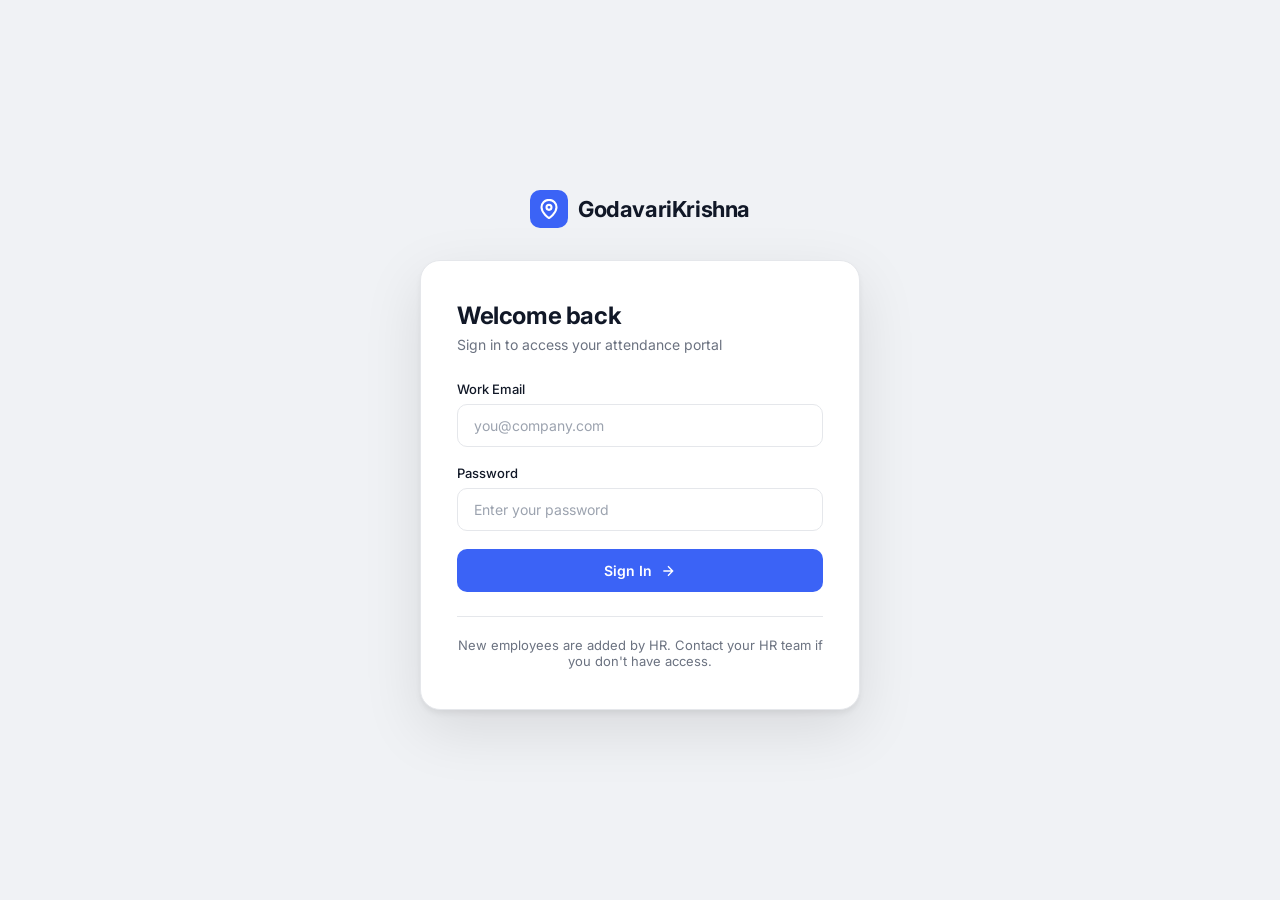
==== frontend/index.html @ 5a954ec8 "added multiple changes" ====
<!doctype html>
<html lang="en">
  <head>
    <meta charset="UTF-8" />
    <meta name="viewport" content="width=device-width, initial-scale=1.0" />
    <title>GodavariKrishna · Login</title>
    <link rel="preconnect" href="https://fonts.googleapis.com" />
    <link rel="preconnect" href="https://fonts.gstatic.com" crossorigin />
    <link
      href="https://fonts.googleapis.com/css2?family=Inter:wght@400;500;600;700&display=swap"
      rel="stylesheet"
    />
    <style>
      * {
        margin: 0;
        padding: 0;
        box-sizing: border-box;
      }
      :root {
        --bg: #f0f2f5;
        --surface: #ffffff;
        --border: #e5e7eb;
        --primary: #3b63f6;
        --primary-hover: #2851e8;
        --danger: #ef4444;
        --success: #10b981;
        --text: #111827;
        --text-dim: #6b7280;
        --text-muted: #9ca3af;
        --shadow: 0 1px 3px rgba(0, 0, 0, 0.08), 0 8px 32px rgba(0, 0, 0, 0.06);
        --shadow-lg:
          0 4px 6px -1px rgba(0, 0, 0, 0.07), 0 20px 60px rgba(0, 0, 0, 0.1);
      }
      body {
        font-family:
          "Inter",
          -apple-system,
          BlinkMacSystemFont,
          sans-serif;
        background: var(--bg);
        color: var(--text);
        min-height: 100vh;
        display: flex;
        align-items: center;
        justify-content: center;
        padding: 24px;
      }
      .auth-wrapper {
        width: 100%;
        max-width: 440px;
        animation: fadeUp 0.45s ease both;
      }
      @keyframes fadeUp {
        from {
          opacity: 0;
          transform: translateY(16px);
        }
        to {
          opacity: 1;
          transform: translateY(0);
        }
      }
      .brand {
        display: flex;
        align-items: center;
        gap: 10px;
        justify-content: center;
        margin-bottom: 32px;
      }
      .brand-icon {
        width: 38px;
        height: 38px;
        background: var(--primary);
        border-radius: 10px;
        display: flex;
        align-items: center;
        justify-content: center;
      }
      .brand-icon svg {
        color: white;
      }
      .brand-name {
        font-size: 22px;
        font-weight: 700;
        color: var(--text);
        letter-spacing: -0.4px;
      }
      .auth-card {
        background: var(--surface);
        border: 1px solid var(--border);
        border-radius: 20px;
        padding: 40px 36px;
        box-shadow: var(--shadow-lg);
      }
      .auth-heading {
        font-size: 24px;
        font-weight: 700;
        color: var(--text);
        letter-spacing: -0.4px;
        margin-bottom: 6px;
      }
      .auth-sub {
        font-size: 14px;
        color: var(--text-dim);
        margin-bottom: 28px;
      }
      .form-group {
        margin-bottom: 18px;
      }
      .form-group label {
        display: block;
        margin-bottom: 7px;
        font-size: 13px;
        font-weight: 500;
        color: var(--text);
      }
      .form-group input {
        width: 100%;
        padding: 12px 16px;
        background: var(--surface);
        border: 1.5px solid var(--border);
        border-radius: 10px;
        color: var(--text);
        font-size: 14px;
        font-family: inherit;
        transition: all 0.2s;
        outline: none;
      }
      .form-group input:focus {
        border-color: var(--primary);
        box-shadow: 0 0 0 3px rgba(59, 99, 246, 0.1);
      }
      .form-group input::placeholder {
        color: var(--text-muted);
      }
      .btn-primary {
        width: 100%;
        padding: 13px 24px;
        background: var(--primary);
        color: white;
        border: none;
        border-radius: 10px;
        font-size: 14px;
        font-weight: 600;
        cursor: pointer;
        font-family: inherit;
        transition: all 0.2s;
        display: flex;
        align-items: center;
        justify-content: center;
        gap: 8px;
        margin-top: 4px;
      }
      .btn-primary:hover {
        background: var(--primary-hover);
        box-shadow: 0 4px 16px rgba(59, 99, 246, 0.35);
      }
      .btn-primary:disabled {
        opacity: 0.55;
        cursor: not-allowed;
      }
      .alert {
        padding: 12px 16px;
        border-radius: 10px;
        font-size: 13.5px;
        margin-bottom: 18px;
        display: none;
        font-weight: 500;
        border: 1px solid;
      }
      .alert.error {
        background: #fef2f2;
        color: #b91c1c;
        border-color: #fecaca;
      }
      .alert.success {
        background: #f0fdf4;
        color: #15803d;
        border-color: #bbf7d0;
      }
      .alert.warning {
        background: #fffbeb;
        color: #b45309;
        border-color: #fde68a;
      }
      .info-box {
        margin-top: 24px;
        padding-top: 20px;
        border-top: 1px solid var(--border);
        font-size: 13px;
        color: var(--text-dim);
        text-align: center;
      }
      .reset-password-modal {
        display: none;
        position: fixed;
        top: 0;
        left: 0;
        right: 0;
        bottom: 0;
        background: rgba(0, 0, 0, 0.5);
        z-index: 1000;
        justify-content: center;
        align-items: center;
      }
      .reset-password-modal.show {
        display: flex;
      }
      .modal-content {
        background: var(--surface);
        padding: 40px 36px;
        border-radius: 20px;
        box-shadow: var(--shadow-lg);
        max-width: 440px;
        width: 90%;
        animation: slideUp 0.3s ease;
      }
      @keyframes slideUp {
        from {
          transform: translateY(32px);
          opacity: 0;
        }
        to {
          transform: translateY(0);
          opacity: 1;
        }
      }
      .modal-heading {
        font-size: 20px;
        font-weight: 700;
        margin-bottom: 8px;
      }
      .modal-sub {
        font-size: 13px;
        color: var(--text-dim);
        margin-bottom: 24px;
      }
    </style>
  </head>
  <body>
    <div class="auth-wrapper">
      <div class="brand">
        <div class="brand-icon">
          <svg
            width="20"
            height="20"
            viewBox="0 0 24 24"
            fill="none"
            stroke="currentColor"
            stroke-width="2.5"
          >
            <path d="M21 10c0 7-9 13-9 13s-9-6-9-13a9 9 0 0 1 18 0z" />
            <circle cx="12" cy="10" r="3" />
          </svg>
        </div>
        <span class="brand-name">GodavariKrishna</span>
      </div>

      <div class="auth-card">
        <h1 class="auth-heading">Welcome back</h1>
        <p class="auth-sub">Sign in to access your attendance portal</p>

        <div class="alert error" id="authError"></div>
        <div class="alert warning" id="authWarning"></div>

        <form onsubmit="handleLogin(event)">
          <div class="form-group">
            <label>Work Email</label>
            <input
              type="email"
              id="loginEmail"
              placeholder="you@company.com"
              autocomplete="email"
              required
            />
          </div>
          <div class="form-group">
            <label>Password</label>
            <input
              type="password"
              id="loginPassword"
              placeholder="Enter your password"
              autocomplete="current-password"
              required
            />
          </div>
          <button type="submit" class="btn-primary" id="loginBtn">
            Sign In
            <svg
              width="16"
              height="16"
              viewBox="0 0 24 24"
              fill="none"
              stroke="currentColor"
              stroke-width="2"
            >
              <path d="M5 12h14M12 5l7 7-7 7" />
            </svg>
          </button>
        </form>

        <div class="info-box">
          New employees are added by HR. Contact your HR team if you don't have
          access.
        </div>
      </div>
    </div>

    <!-- Reset Password Modal -->
    <div class="reset-password-modal" id="resetModal">
      <div class="modal-content">
        <h2 class="modal-heading">Reset Password</h2>
        <p class="modal-sub">Your password must be reset before proceeding</p>
        <div class="alert error" id="resetError"></div>
        <form onsubmit="handlePasswordReset(event)">
          <div class="form-group">
            <label>New Password</label>
            <input
              type="password"
              id="newPassword"
              placeholder="Enter new password"
              required
              minlength="8"
            />
          </div>
          <div class="form-group">
            <label>Confirm Password</label>
            <input
              type="password"
              id="confirmPassword"
              placeholder="Confirm new password"
              required
              minlength="8"
            />
          </div>
          <button type="submit" class="btn-primary" id="resetBtn">
            Reset Password
          </button>
        </form>
      </div>
    </div>

    <script>
      const API = "/api";
      let pendingResetToken = null;

      function showAlert(msg, type = "error") {
        const errorEl = document.getElementById("authError");
        const warningEl = document.getElementById("authWarning");
        const el = type === "warning" ? warningEl : errorEl;
        el.textContent = msg;
        el.style.display = "block";
        setTimeout(() => (el.style.display = "none"), 6000);
      }

      async function handleLogin(event) {
        event.preventDefault();
        const email = document.getElementById("loginEmail").value.trim();
        const password = document.getElementById("loginPassword").value;
        const btn = document.getElementById("loginBtn");

        if (!email || !password) {
          showAlert("Please enter email and password");
          return;
        }

        btn.disabled = true;
        btn.innerHTML = "Signing in…";

        try {
          const res = await fetch(API + "/auth/login", {
            method: "POST",
            headers: { "Content-Type": "application/json" },
            body: JSON.stringify({ email, password }),
          });
          const data = await res.json();

          if (!res.ok) {
            throw new Error(data.detail || "Login failed");
          }

          // Check if password reset is required
          if (data.must_reset_password) {
            pendingResetToken = data.access_token;
            document.getElementById("loginEmail").value = "";
            document.getElementById("loginPassword").value = "";
            showAlert(
              "Password reset required. Please create a new password.",
              "warning",
            );
            document.getElementById("resetModal").classList.add("show");
            return;
          }

          // Store token and redirect
          localStorage.setItem("token", data.access_token);
          const redirectUrl =
            data.user.role === "hr" || data.user.role === "admin"
              ? "/hr-manager"
              : "/employee";
          window.location.href = redirectUrl;
        } catch (e) {
          showAlert(e.message);
        } finally {
          btn.disabled = false;
          btn.innerHTML =
            'Sign In <svg width="16" height="16" viewBox="0 0 24 24" fill="none" stroke="currentColor" stroke-width="2"><path d="M5 12h14M12 5l7 7-7 7"/></svg>';
        }
      }

      async function handlePasswordReset(event) {
        event.preventDefault();
        const newPass = document.getElementById("newPassword").value;
        const confirmPass = document.getElementById("confirmPassword").value;
        const btn = document.getElementById("resetBtn");

        if (newPass !== confirmPass) {
          document.getElementById("resetError").textContent =
            "Passwords do not match";
          document.getElementById("resetError").style.display = "block";
          return;
        }

        if (newPass.length < 8) {
          document.getElementById("resetError").textContent =
            "Password must be at least 8 characters";
          document.getElementById("resetError").style.display = "block";
          return;
        }

        btn.disabled = true;
        btn.innerHTML = "Resetting…";

        try {
          const res = await fetch(API + "/auth/change-password", {
            method: "POST",
            headers: {
              "Content-Type": "application/json",
              Authorization: `Bearer ${pendingResetToken}`,
            },
            body: JSON.stringify({
              old_password: document.getElementById("loginPassword").value,
              new_password: newPass,
            }),
          });

          if (!res.ok) {
            const data = await res.json();
            throw new Error(data.detail || "Password reset failed");
          }

          // Success - store token and redirect
          localStorage.setItem("token", pendingResetToken);
          window.location.href = "/employee";
        } catch (e) {
          document.getElementById("resetError").textContent = e.message;
          document.getElementById("resetError").style.display = "block";
        } finally {
          btn.disabled = false;
          btn.innerHTML = "Reset Password";
        }
      }

      // Auto-redirect if already logged in
      const token = localStorage.getItem("token");
      if (token) {
        fetch(API + "/auth/me", {
          headers: { Authorization: "Bearer " + token },
        })
          .then((r) => r.json())
          .then((u) => {
            if (u && u.role) {
              const redirectUrl =
                u.role === "hr" || u.role === "admin"
                  ? "/hr-manager"
                  : "/employee";
              window.location.href = redirectUrl;
            }
          })
          .catch(() => localStorage.removeItem("token"));
      }

      // Enter key handling
      document.addEventListener("keypress", (e) => {
        if (
          e.key === "Enter" &&
          !document.getElementById("resetModal").classList.contains("show")
        ) {
          handleLogin(e);
        }
      });
    </script>
  </body>
</html>
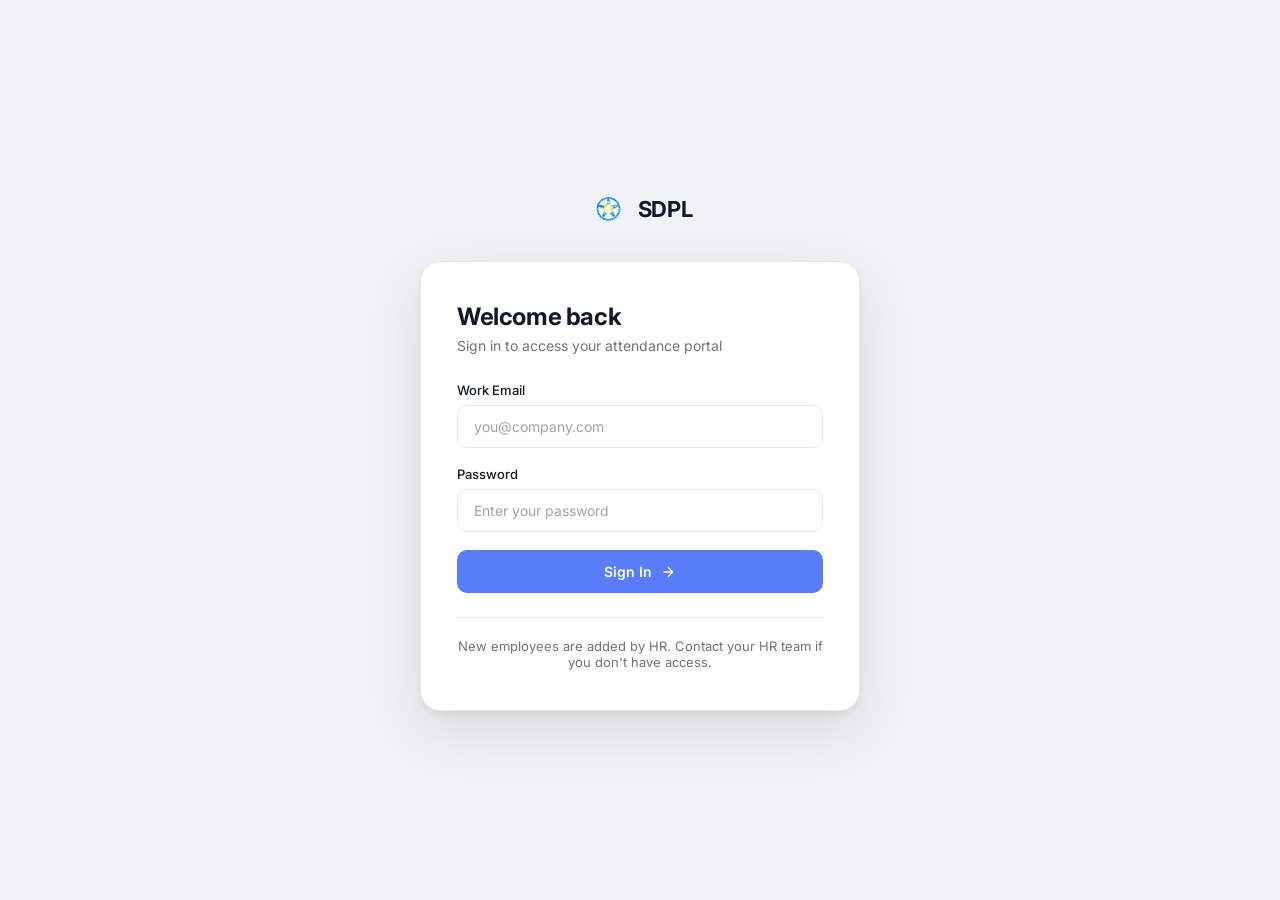
==== commit 2b403988: "replaced gk badge icons with sdpl icons" ====
--- a/frontend/index.html
+++ b/frontend/index.html
@@ -4,6 +4,22 @@
     <meta charset="UTF-8" />
     <meta name="viewport" content="width=device-width, initial-scale=1.0" />
     <title>GodavariKrishna · Login</title>
+    <!-- PWA Meta Tags -->
+    <meta name="theme-color" content="#0052cc" />
+    <meta name="mobile-web-app-capable" content="yes" />
+    <meta name="apple-mobile-web-app-capable" content="yes" />
+    <meta
+      name="apple-mobile-web-app-status-bar-style"
+      content="black-translucent"
+    />
+    <meta name="apple-mobile-web-app-title" content="SDPL HRMS" />
+    <link rel="apple-touch-icon" href="/apple-touch-icon.png" />
+    <meta name="apple-mobile-web-app-capable" content="yes" />
+    <!-- Manifest & Icons -->
+    <link rel="manifest" href="/manifest.json" />
+    <link rel="apple-touch-icon" href="/icon-192.png" />
+    <link rel="icon" type="image/png" href="/icon-192.png" sizes="192x192" />
+    <link rel="icon" type="image/png" href="/icon-512.png" sizes="512x512" />
     <link rel="preconnect" href="https://fonts.googleapis.com" />
     <link rel="preconnect" href="https://fonts.gstatic.com" crossorigin />
     <link
@@ -20,7 +36,7 @@
         --bg: #f0f2f5;
         --surface: #ffffff;
         --border: #e5e7eb;
-        --primary: #3b63f6;
+        --primary: #597cfa;
         --primary-hover: #2851e8;
         --danger: #ef4444;
         --success: #10b981;
@@ -153,7 +169,7 @@
       }
       .btn-primary:hover {
         background: var(--primary-hover);
-        box-shadow: 0 4px 16px rgba(59, 99, 246, 0.35);
+        box-shadow: 0 4px 16px rgb(83, 118, 247);
       }
       .btn-primary:disabled {
         opacity: 0.55;
@@ -240,20 +256,12 @@
   <body>
     <div class="auth-wrapper">
       <div class="brand">
-        <div class="brand-icon">
-          <svg
-            width="20"
-            height="20"
-            viewBox="0 0 24 24"
-            fill="none"
-            stroke="currentColor"
-            stroke-width="2.5"
-          >
-            <path d="M21 10c0 7-9 13-9 13s-9-6-9-13a9 9 0 0 1 18 0z" />
-            <circle cx="12" cy="10" r="3" />
-          </svg>
-        </div>
-        <span class="brand-name">GodavariKrishna</span>
+        <img
+          src="icon-51.png"
+          alt="SDPL Logo"
+          style="width: 40px; height: 40px; object-fit: contain"
+        />
+        <span class="brand-name">SDPL</span>
       </div>
 
       <div class="auth-card">
@@ -489,6 +497,11 @@
           handleLogin(e);
         }
       });
+      if ("serviceWorker" in navigator) {
+        window.addEventListener("load", () => {
+          navigator.serviceWorker.register("/sw.js");
+        });
+      }
     </script>
   </body>
 </html>
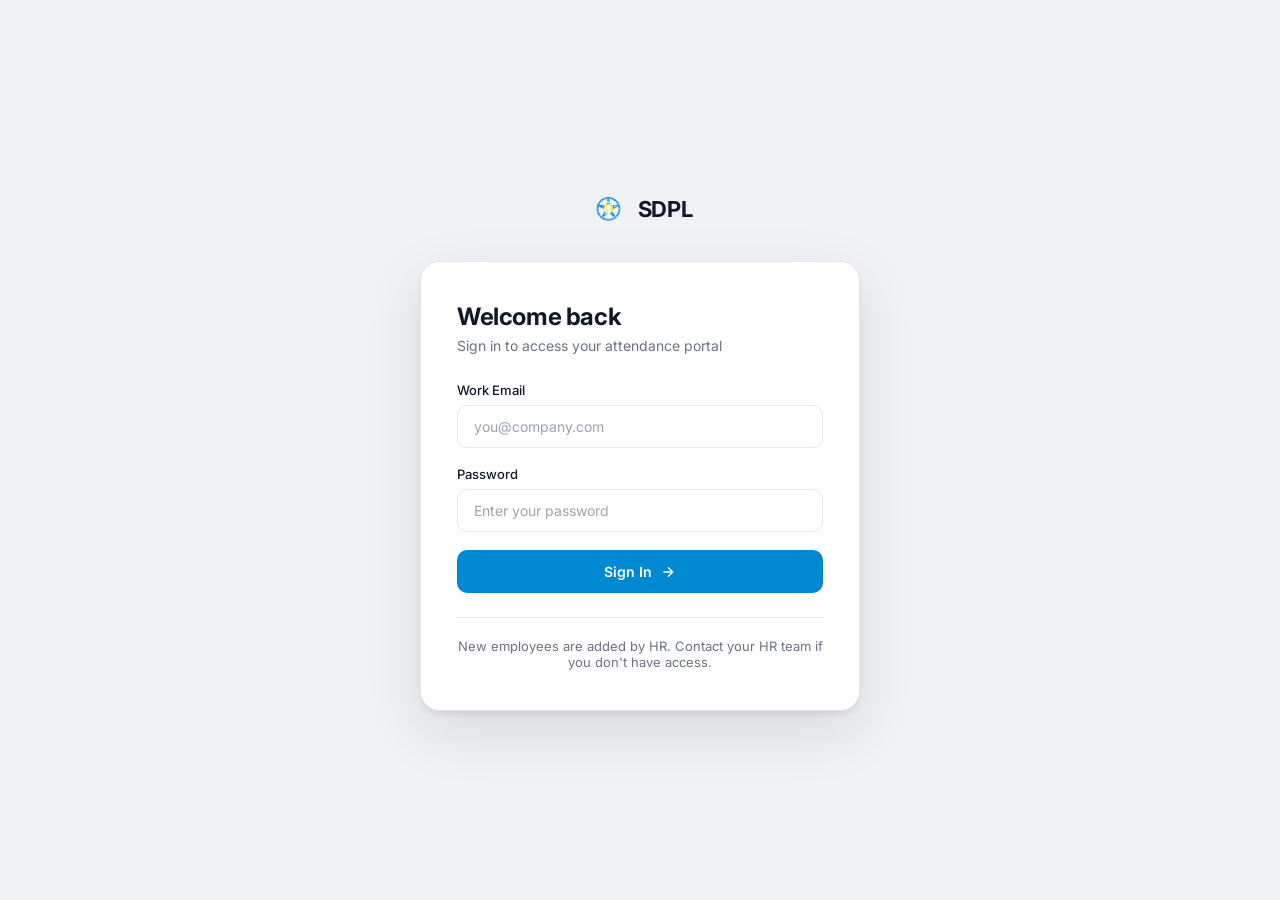
==== commit 0529ed6a: "add color coding for the logo color" ====
--- a/frontend/index.html
+++ b/frontend/index.html
@@ -36,8 +36,8 @@
         --bg: #f0f2f5;
         --surface: #ffffff;
         --border: #e5e7eb;
-        --primary: #597cfa;
-        --primary-hover: #2851e8;
+        --primary: #0089d0;
+        --primary-hover: #007ade;
         --danger: #ef4444;
         --success: #10b981;
         --text: #111827;
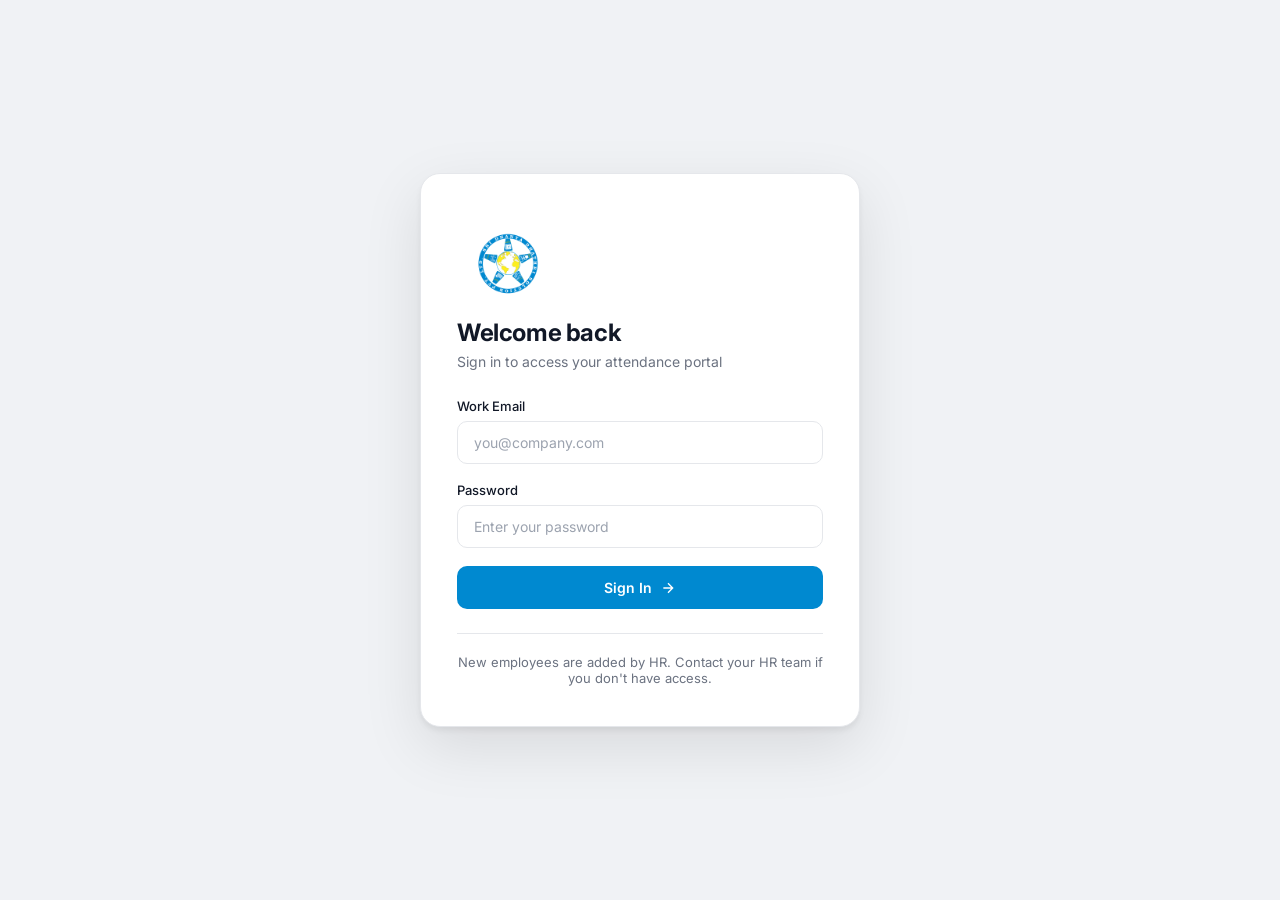
==== commit bcf09cdc: "login page ux changes" ====
--- a/frontend/index.html
+++ b/frontend/index.html
@@ -255,17 +255,25 @@
   </head>
   <body>
     <div class="auth-wrapper">
-      <div class="brand">
+      <!-- <div class="brand">
         <img
           src="icon-51.png"
           alt="SDPL Logo"
           style="width: 40px; height: 40px; object-fit: contain"
         />
         <span class="brand-name">SDPL</span>
-      </div>
+      </div> -->
 
       <div class="auth-card">
-        <h1 class="auth-heading">Welcome back</h1>
+        <div class="auth-header">
+          <img
+            src="icon-51.png"
+            alt="SDPL Logo"
+            style="width: 100px; height: 100px; object-fit: contain"
+          />
+          <h1 class="auth-heading">Welcome back</h1>
+        </div>
+
         <p class="auth-sub">Sign in to access your attendance portal</p>
 
         <div class="alert error" id="authError"></div>
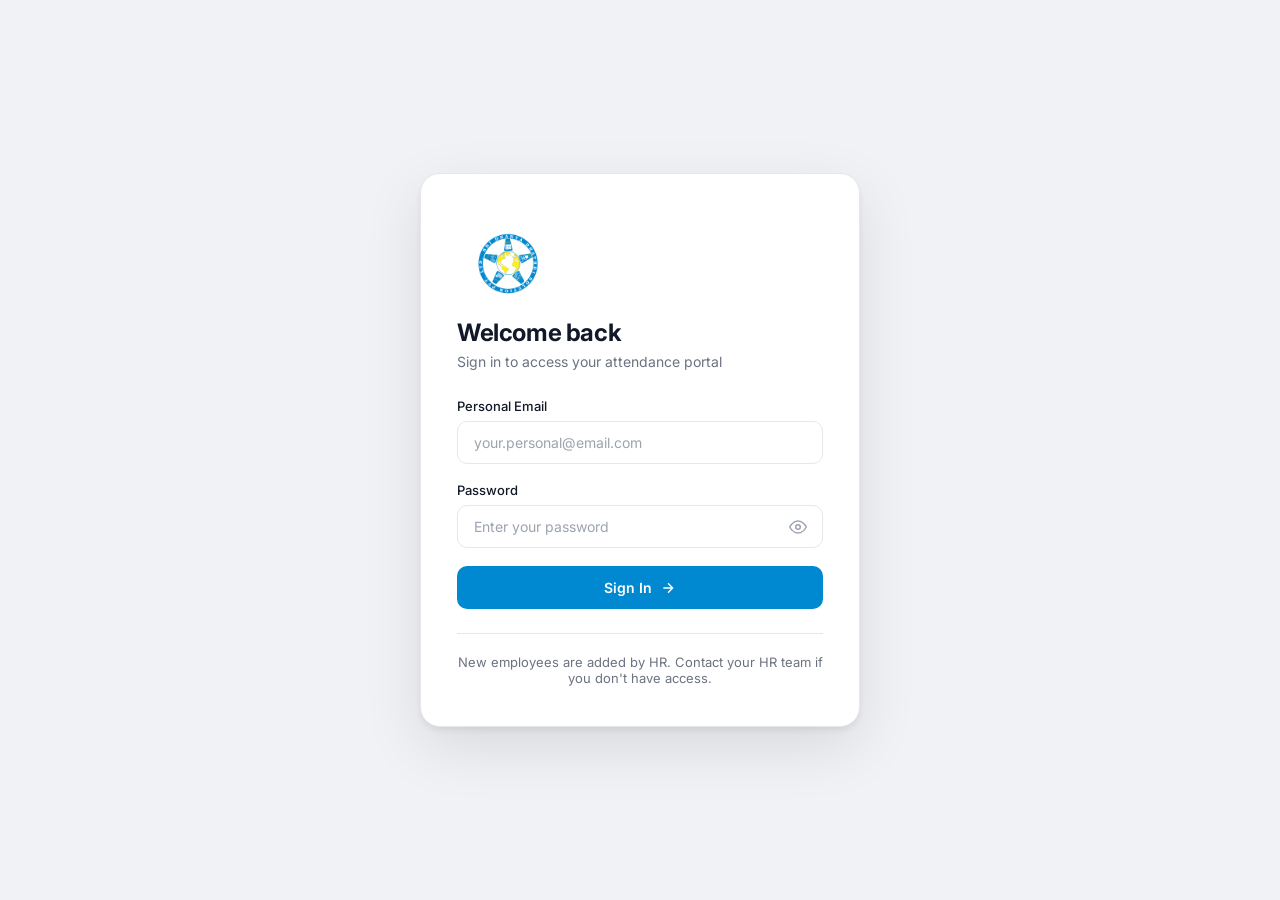
==== commit f848f0cf: "corrected multiple bugs from Hr-admin portal" ====
--- a/frontend/index.html
+++ b/frontend/index.html
@@ -37,7 +37,7 @@
         --surface: #ffffff;
         --border: #e5e7eb;
         --primary: #0089d0;
-        --primary-hover: #007ade;
+        --primary-hover: #0081ea;
         --danger: #ef4444;
         --success: #10b981;
         --text: #111827;
@@ -251,6 +251,29 @@
         color: var(--text-dim);
         margin-bottom: 24px;
       }
+      .input-wrapper {
+        position: relative;
+      }
+      .input-wrapper input {
+        padding-right: 44px;
+      }
+      .eye-btn {
+        position: absolute;
+        right: 12px;
+        top: 50%;
+        transform: translateY(-50%);
+        background: none;
+        border: none;
+        cursor: pointer;
+        padding: 4px;
+        color: var(--text-muted);
+        display: flex;
+        align-items: center;
+        transition: color 0.2s;
+      }
+      .eye-btn:hover {
+        color: var(--text-dim);
+      }
     </style>
   </head>
   <body>
@@ -281,24 +304,47 @@
 
         <form onsubmit="handleLogin(event)">
           <div class="form-group">
-            <label>Work Email</label>
+            <label>Personal Email</label>
             <input
               type="email"
               id="loginEmail"
-              placeholder="you@company.com"
+              placeholder="your.personal@email.com"
               autocomplete="email"
               required
             />
           </div>
           <div class="form-group">
             <label>Password</label>
-            <input
-              type="password"
-              id="loginPassword"
-              placeholder="Enter your password"
-              autocomplete="current-password"
-              required
-            />
+            <div class="input-wrapper">
+              <input
+                type="password"
+                id="loginPassword"
+                placeholder="Enter your password"
+                autocomplete="current-password"
+                required
+              />
+              <button
+                type="button"
+                class="eye-btn"
+                onclick="togglePassword('loginPassword', this)"
+                tabindex="-1"
+                aria-label="Toggle password visibility"
+              >
+                <svg
+                  width="18"
+                  height="18"
+                  viewBox="0 0 24 24"
+                  fill="none"
+                  stroke="currentColor"
+                  stroke-width="2"
+                  stroke-linecap="round"
+                  stroke-linejoin="round"
+                >
+                  <path d="M1 12s4-8 11-8 11 8 11 8-4 8-11 8-11-8-11-8z" />
+                  <circle cx="12" cy="12" r="3" />
+                </svg>
+              </button>
+            </div>
           </div>
           <button type="submit" class="btn-primary" id="loginBtn">
             Sign In
@@ -325,32 +371,80 @@
     <!-- Reset Password Modal -->
     <div class="reset-password-modal" id="resetModal">
       <div class="modal-content">
-        <h2 class="modal-heading">Reset Password</h2>
-        <p class="modal-sub">Your password must be reset before proceeding</p>
+        <h2 class="modal-heading">Set New Password</h2>
+        <p class="modal-sub">
+          This is your first login. Please set a personal password to continue.
+        </p>
         <div class="alert error" id="resetError"></div>
         <form onsubmit="handlePasswordReset(event)">
           <div class="form-group">
             <label>New Password</label>
-            <input
-              type="password"
-              id="newPassword"
-              placeholder="Enter new password"
-              required
-              minlength="8"
-            />
+            <div class="input-wrapper">
+              <input
+                type="password"
+                id="newPassword"
+                placeholder="Enter new password"
+                required
+                minlength="8"
+              />
+              <button
+                type="button"
+                class="eye-btn"
+                onclick="togglePassword('newPassword', this)"
+                tabindex="-1"
+                aria-label="Toggle password visibility"
+              >
+                <svg
+                  width="18"
+                  height="18"
+                  viewBox="0 0 24 24"
+                  fill="none"
+                  stroke="currentColor"
+                  stroke-width="2"
+                  stroke-linecap="round"
+                  stroke-linejoin="round"
+                >
+                  <path d="M1 12s4-8 11-8 11 8 11 8-4 8-11 8-11-8-11-8z" />
+                  <circle cx="12" cy="12" r="3" />
+                </svg>
+              </button>
+            </div>
           </div>
           <div class="form-group">
             <label>Confirm Password</label>
-            <input
-              type="password"
-              id="confirmPassword"
-              placeholder="Confirm new password"
-              required
-              minlength="8"
-            />
+            <div class="input-wrapper">
+              <input
+                type="password"
+                id="confirmPassword"
+                placeholder="Confirm new password"
+                required
+                minlength="8"
+              />
+              <button
+                type="button"
+                class="eye-btn"
+                onclick="togglePassword('confirmPassword', this)"
+                tabindex="-1"
+                aria-label="Toggle password visibility"
+              >
+                <svg
+                  width="18"
+                  height="18"
+                  viewBox="0 0 24 24"
+                  fill="none"
+                  stroke="currentColor"
+                  stroke-width="2"
+                  stroke-linecap="round"
+                  stroke-linejoin="round"
+                >
+                  <path d="M1 12s4-8 11-8 11 8 11 8-4 8-11 8-11-8-11-8z" />
+                  <circle cx="12" cy="12" r="3" />
+                </svg>
+              </button>
+            </div>
           </div>
           <button type="submit" class="btn-primary" id="resetBtn">
-            Reset Password
+            Set New Password
           </button>
         </form>
       </div>
@@ -358,6 +452,16 @@
 
     <script>
       const API = "/api";
+
+      const EYE_OPEN = `<svg width="18" height="18" viewBox="0 0 24 24" fill="none" stroke="currentColor" stroke-width="2" stroke-linecap="round" stroke-linejoin="round"><path d="M1 12s4-8 11-8 11 8 11 8-4 8-11 8-11-8-11-8z"/><circle cx="12" cy="12" r="3"/></svg>`;
+      const EYE_SHUT = `<svg width="18" height="18" viewBox="0 0 24 24" fill="none" stroke="currentColor" stroke-width="2" stroke-linecap="round" stroke-linejoin="round"><path d="M17.94 17.94A10.07 10.07 0 0 1 12 20c-7 0-11-8-11-8a18.45 18.45 0 0 1 5.06-5.94"/><path d="M9.9 4.24A9.12 9.12 0 0 1 12 4c7 0 11 8 11 8a18.5 18.5 0 0 1-2.16 3.19"/><line x1="1" y1="1" x2="23" y2="23"/></svg>`;
+
+      function togglePassword(inputId, btn) {
+        const input = document.getElementById(inputId);
+        const isHidden = input.type === "password";
+        input.type = isHidden ? "text" : "password";
+        btn.innerHTML = isHidden ? EYE_SHUT : EYE_OPEN;
+      }
       let pendingResetToken = null;
 
       function showAlert(msg, type = "error") {
@@ -429,23 +533,24 @@
         const newPass = document.getElementById("newPassword").value;
         const confirmPass = document.getElementById("confirmPassword").value;
         const btn = document.getElementById("resetBtn");
+        const errorEl = document.getElementById("resetError");
+
+        errorEl.style.display = "none";
 
         if (newPass !== confirmPass) {
-          document.getElementById("resetError").textContent =
-            "Passwords do not match";
-          document.getElementById("resetError").style.display = "block";
+          errorEl.textContent = "Passwords do not match";
+          errorEl.style.display = "block";
           return;
         }
 
         if (newPass.length < 8) {
-          document.getElementById("resetError").textContent =
-            "Password must be at least 8 characters";
-          document.getElementById("resetError").style.display = "block";
+          errorEl.textContent = "Password must be at least 8 characters";
+          errorEl.style.display = "block";
           return;
         }
 
         btn.disabled = true;
-        btn.innerHTML = "Resetting…";
+        btn.innerHTML = "Saving…";
 
         try {
           const res = await fetch(API + "/auth/change-password", {
@@ -454,26 +559,23 @@
               "Content-Type": "application/json",
               Authorization: `Bearer ${pendingResetToken}`,
             },
-            body: JSON.stringify({
-              old_password: document.getElementById("loginPassword").value,
-              new_password: newPass,
-            }),
+            body: JSON.stringify({ new_password: newPass }),
           });
 
-          if (!res.ok) {
-            const data = await res.json();
-            throw new Error(data.detail || "Password reset failed");
-          }
-
-          // Success - store token and redirect
-          localStorage.setItem("token", pendingResetToken);
-          window.location.href = "/employee";
+          const data = await res.json();
+          if (!res.ok) throw new Error(data.detail || "Password reset failed");
+
+          // Store the fresh token (must_reset is cleared) and redirect
+          localStorage.setItem("token", data.access_token);
+          const role = data.role;
+          window.location.href =
+            role === "hr" || role === "admin" ? "/hr-manager" : "/employee";
         } catch (e) {
-          document.getElementById("resetError").textContent = e.message;
-          document.getElementById("resetError").style.display = "block";
+          errorEl.textContent = e.message;
+          errorEl.style.display = "block";
         } finally {
           btn.disabled = false;
-          btn.innerHTML = "Reset Password";
+          btn.innerHTML = "Set New Password";
         }
       }
 
